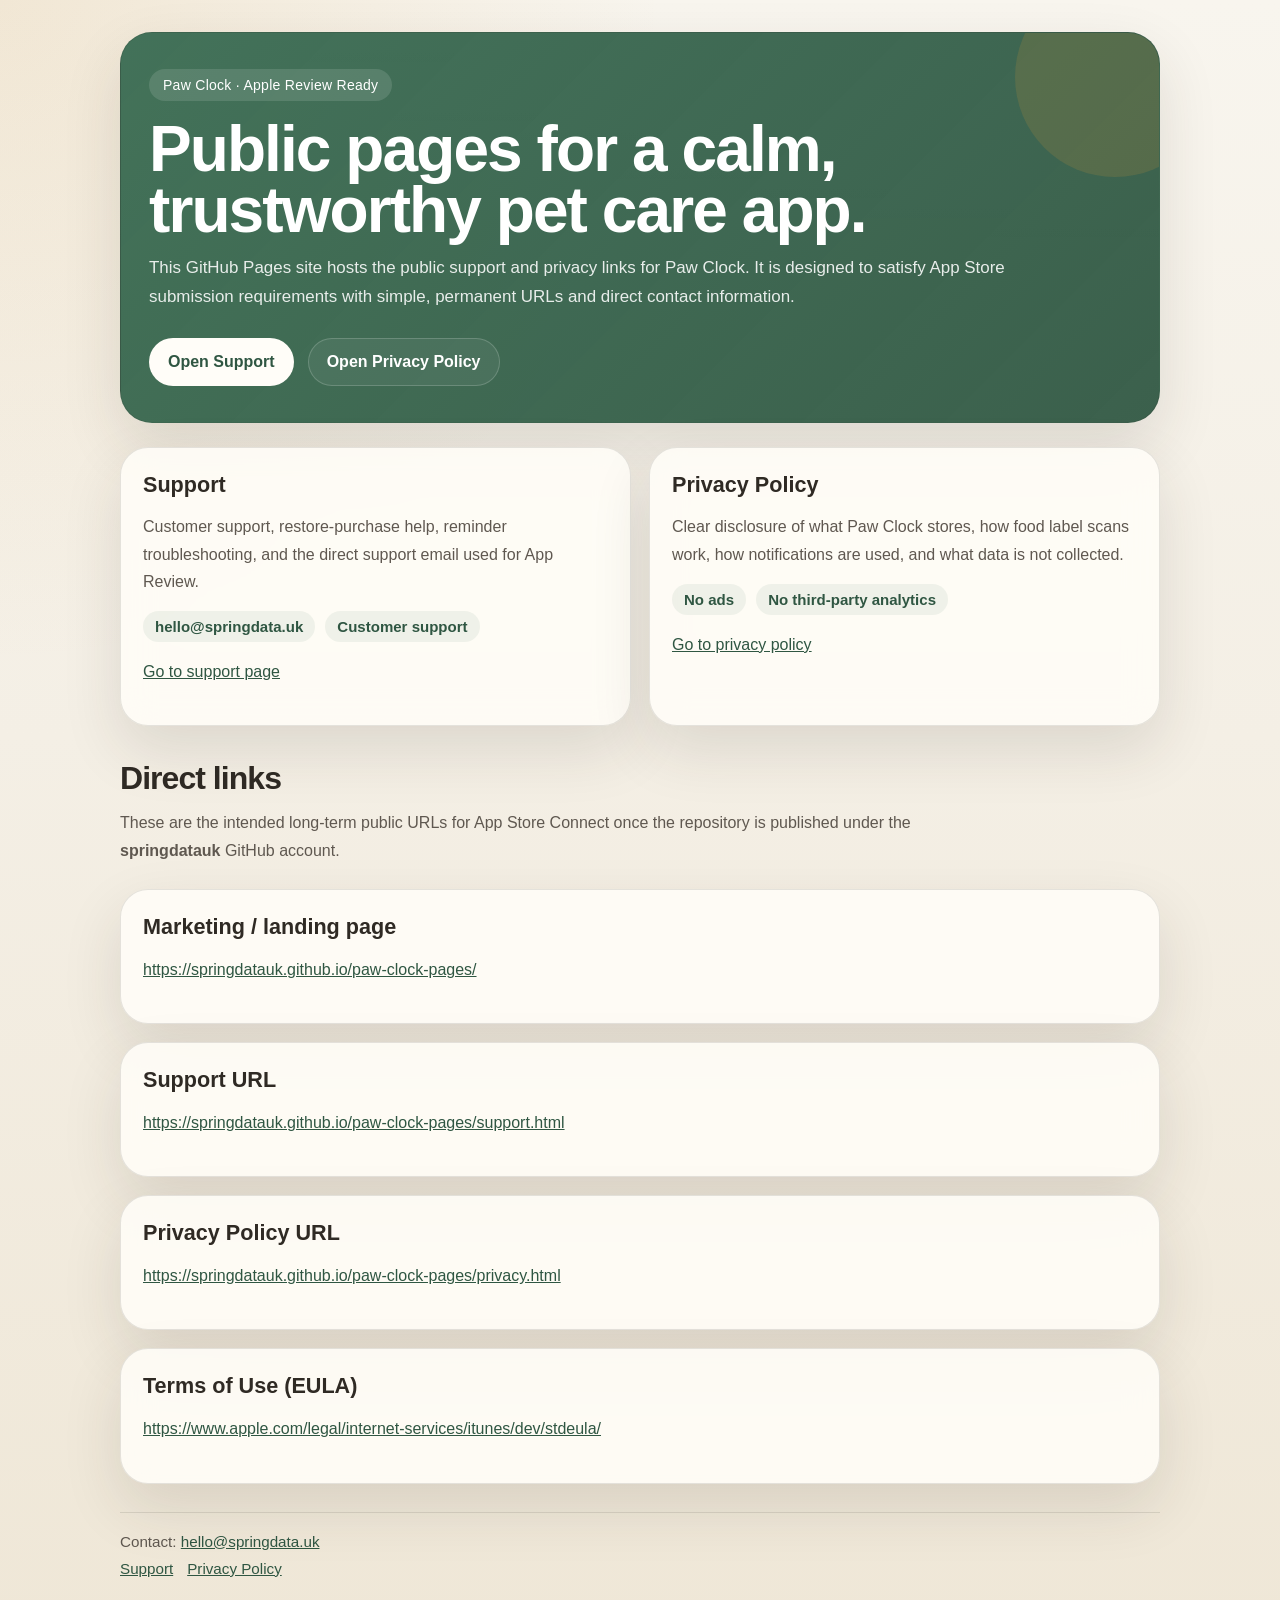
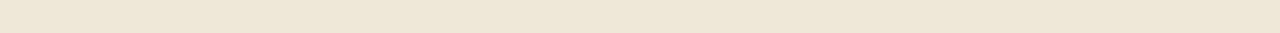
==== index.html @ 5532ee1e "Create Paw Clock public review pages" ====
<!doctype html>
<html lang="en">
<head>
  <meta charset="utf-8">
  <meta name="viewport" content="width=device-width, initial-scale=1">
  <title>Paw Clock Public Pages</title>
  <meta name="description" content="Public support and privacy pages for Paw Clock.">
  <link rel="stylesheet" href="styles.css">
</head>
<body>
  <main class="shell">
    <section class="hero">
      <div class="hero-kicker">Paw Clock · Apple Review Ready</div>
      <h1>Public pages for a calm, trustworthy pet care app.</h1>
      <p>
        This GitHub Pages site hosts the public support and privacy links for Paw Clock.
        It is designed to satisfy App Store submission requirements with simple, permanent URLs
        and direct contact information.
      </p>
      <div class="hero-links">
        <a class="button button-primary" href="support.html">Open Support</a>
        <a class="button button-secondary" href="privacy.html">Open Privacy Policy</a>
      </div>
    </section>

    <section class="grid two-up">
      <article class="card">
        <h2>Support</h2>
        <p>
          Customer support, restore-purchase help, reminder troubleshooting, and the direct support
          email used for App Review.
        </p>
        <div class="meta">
          <span class="pill">hello@springdata.uk</span>
          <span class="pill">Customer support</span>
        </div>
        <p><a href="support.html">Go to support page</a></p>
      </article>

      <article class="card">
        <h2>Privacy Policy</h2>
        <p>
          Clear disclosure of what Paw Clock stores, how food label scans work, how notifications are
          used, and what data is not collected.
        </p>
        <div class="meta">
          <span class="pill">No ads</span>
          <span class="pill">No third-party analytics</span>
        </div>
        <p><a href="privacy.html">Go to privacy policy</a></p>
      </article>
    </section>

    <h2 class="section-title">Direct links</h2>
    <p class="section-copy">
      These are the intended long-term public URLs for App Store Connect once the repository is
      published under the <strong>springdatauk</strong> GitHub account.
    </p>
    <section class="grid">
      <article class="card">
        <h3>Marketing / landing page</h3>
        <p><a href="https://springdatauk.github.io/paw-clock-pages/">https://springdatauk.github.io/paw-clock-pages/</a></p>
      </article>
      <article class="card">
        <h3>Support URL</h3>
        <p><a href="https://springdatauk.github.io/paw-clock-pages/support.html">https://springdatauk.github.io/paw-clock-pages/support.html</a></p>
      </article>
      <article class="card">
        <h3>Privacy Policy URL</h3>
        <p><a href="https://springdatauk.github.io/paw-clock-pages/privacy.html">https://springdatauk.github.io/paw-clock-pages/privacy.html</a></p>
      </article>
      <article class="card">
        <h3>Terms of Use (EULA)</h3>
        <p><a href="https://www.apple.com/legal/internet-services/itunes/dev/stdeula/">https://www.apple.com/legal/internet-services/itunes/dev/stdeula/</a></p>
      </article>
    </section>

    <footer class="footer">
      <div>Contact: <a href="mailto:hello@springdata.uk">hello@springdata.uk</a></div>
      <div class="footer-links">
        <a href="support.html">Support</a>
        <a href="privacy.html">Privacy Policy</a>
      </div>
    </footer>
  </main>
</body>
</html>
---- styles.css ----
:root {
  --cream: #f7f1e6;
  --paper: #fffdf8;
  --moss: #3f6f56;
  --moss-strong: #2f5642;
  --bark: #2f2a24;
  --bark-soft: #5f5850;
  --honey: #c8923b;
  --line: rgba(47, 42, 36, 0.12);
  --shadow: 0 24px 60px rgba(47, 42, 36, 0.12);
}

* {
  box-sizing: border-box;
}

html {
  scroll-behavior: smooth;
}

body {
  margin: 0;
  font-family: "Avenir Next", "SF Pro Display", "Segoe UI", sans-serif;
  color: var(--bark);
  background:
    radial-gradient(circle at top left, rgba(200, 146, 59, 0.14), transparent 32%),
    linear-gradient(180deg, #f8f5ee 0%, #f4efe5 45%, #efe7d7 100%);
}

a {
  color: var(--moss-strong);
}

.shell {
  width: min(100%, 1080px);
  margin: 0 auto;
  padding: 32px 20px 56px;
}

.hero {
  position: relative;
  overflow: hidden;
  border: 1px solid var(--line);
  border-radius: 32px;
  background:
    linear-gradient(135deg, rgba(63, 111, 86, 0.98), rgba(47, 86, 66, 0.94)),
    linear-gradient(180deg, rgba(255, 255, 255, 0.08), transparent);
  color: white;
  box-shadow: var(--shadow);
  padding: 36px 28px;
}

.hero::after {
  content: "";
  position: absolute;
  right: -56px;
  top: -56px;
  width: 200px;
  height: 200px;
  border-radius: 999px;
  background: rgba(200, 146, 59, 0.18);
}

.hero-kicker {
  display: inline-flex;
  align-items: center;
  gap: 10px;
  padding: 8px 14px;
  border-radius: 999px;
  background: rgba(255, 255, 255, 0.12);
  font-size: 14px;
  letter-spacing: 0.02em;
}

.hero h1 {
  margin: 18px 0 12px;
  font-size: clamp(2.5rem, 5vw, 4.5rem);
  line-height: 0.96;
  letter-spacing: -0.03em;
}

.hero p {
  max-width: 56rem;
  margin: 0;
  font-size: 1.06rem;
  line-height: 1.7;
  color: rgba(255, 255, 255, 0.88);
}

.hero-links {
  display: flex;
  flex-wrap: wrap;
  gap: 14px;
  margin-top: 26px;
}

.button {
  display: inline-flex;
  align-items: center;
  justify-content: center;
  gap: 10px;
  min-height: 48px;
  padding: 12px 18px;
  border: 1px solid transparent;
  border-radius: 999px;
  text-decoration: none;
  font-weight: 700;
}

.button-primary {
  background: var(--paper);
  color: var(--moss-strong);
}

.button-secondary {
  border-color: rgba(255, 255, 255, 0.18);
  background: rgba(255, 255, 255, 0.06);
  color: white;
}

.grid {
  display: grid;
  gap: 18px;
  margin-top: 24px;
}

.grid.two-up {
  grid-template-columns: repeat(2, minmax(0, 1fr));
}

.card {
  border: 1px solid var(--line);
  border-radius: 28px;
  background: rgba(255, 253, 248, 0.88);
  box-shadow: var(--shadow);
  padding: 24px 22px;
  backdrop-filter: blur(16px);
}

.card h2,
.card h3 {
  margin: 0 0 12px;
  font-size: 1.35rem;
  line-height: 1.2;
}

.card p,
.card li {
  color: var(--bark-soft);
  line-height: 1.7;
}

.meta {
  display: flex;
  flex-wrap: wrap;
  gap: 10px;
  margin-top: 10px;
}

.pill {
  display: inline-flex;
  align-items: center;
  padding: 7px 12px;
  border-radius: 999px;
  background: rgba(63, 111, 86, 0.08);
  color: var(--moss-strong);
  font-weight: 600;
  font-size: 0.94rem;
}

.section-title {
  margin: 34px 0 12px;
  font-size: 2rem;
  letter-spacing: -0.03em;
}

.section-copy {
  margin: 0;
  max-width: 54rem;
  color: var(--bark-soft);
  line-height: 1.75;
}

.faq {
  display: grid;
  gap: 16px;
}

.faq-item {
  border-top: 1px solid var(--line);
  padding-top: 16px;
}

.faq-item:first-child {
  border-top: 0;
  padding-top: 0;
}

.faq-item h3 {
  margin-bottom: 6px;
}

.legal {
  margin-top: 22px;
  padding: 18px 20px;
  border-radius: 22px;
  background: rgba(200, 146, 59, 0.1);
  border: 1px solid rgba(200, 146, 59, 0.18);
}

.footer {
  margin-top: 28px;
  padding-top: 20px;
  border-top: 1px solid var(--line);
  color: var(--bark-soft);
  font-size: 0.95rem;
}

.footer-links {
  display: flex;
  flex-wrap: wrap;
  gap: 14px;
  margin-top: 10px;
}

.page-nav {
  display: flex;
  flex-wrap: wrap;
  gap: 12px;
  margin-bottom: 20px;
}

.page-nav a {
  text-decoration: none;
  font-weight: 700;
}

.article {
  border: 1px solid var(--line);
  border-radius: 32px;
  background: rgba(255, 253, 248, 0.92);
  box-shadow: var(--shadow);
  padding: 28px 24px 30px;
}

.article h1 {
  margin: 0 0 10px;
  font-size: clamp(2rem, 4vw, 3.4rem);
  line-height: 1;
  letter-spacing: -0.03em;
}

.article h2 {
  margin-top: 30px;
  margin-bottom: 12px;
  font-size: 1.4rem;
}

.article p,
.article li {
  line-height: 1.75;
  color: var(--bark-soft);
}

.article ul {
  padding-left: 20px;
}

.article strong {
  color: var(--bark);
}

@media (max-width: 760px) {
  .shell {
    padding: 20px 16px 44px;
  }

  .hero,
  .article,
  .card {
    border-radius: 24px;
  }

  .grid.two-up {
    grid-template-columns: 1fr;
  }

  .hero {
    padding: 28px 20px;
  }
}
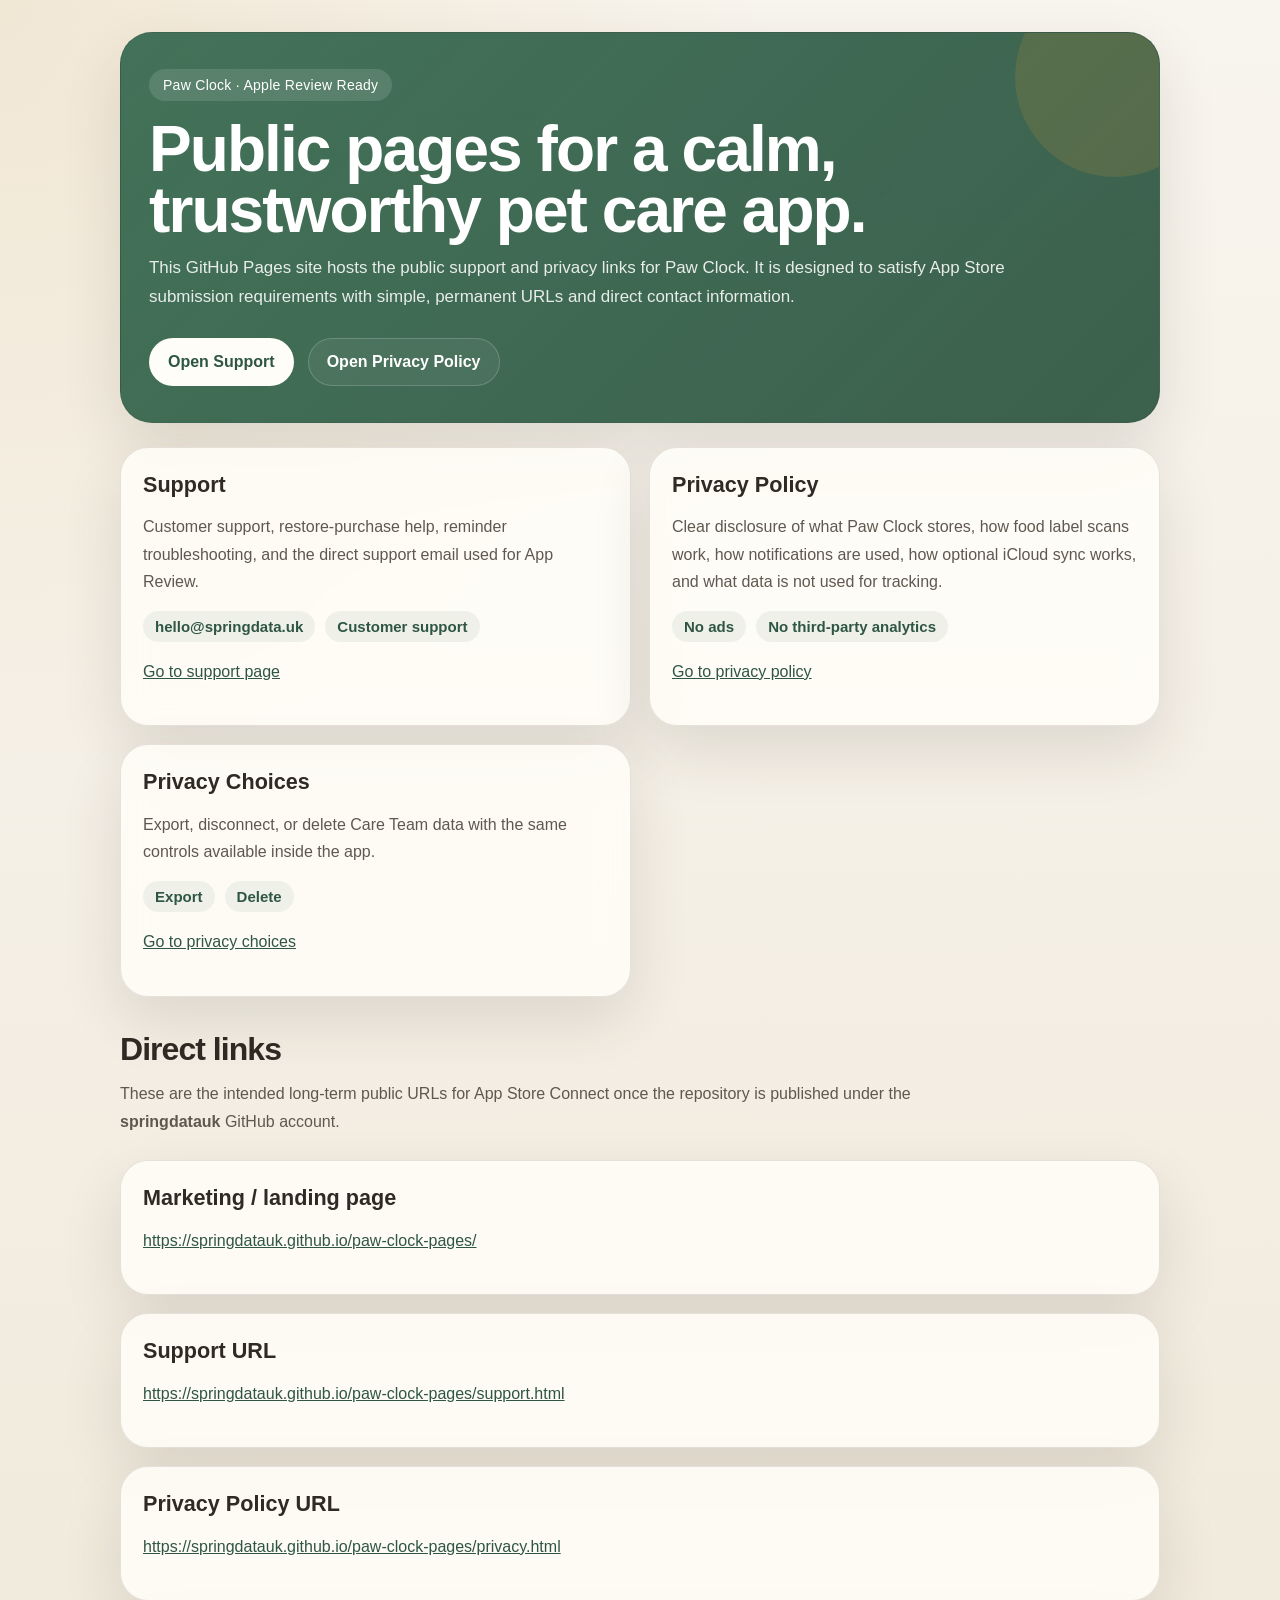
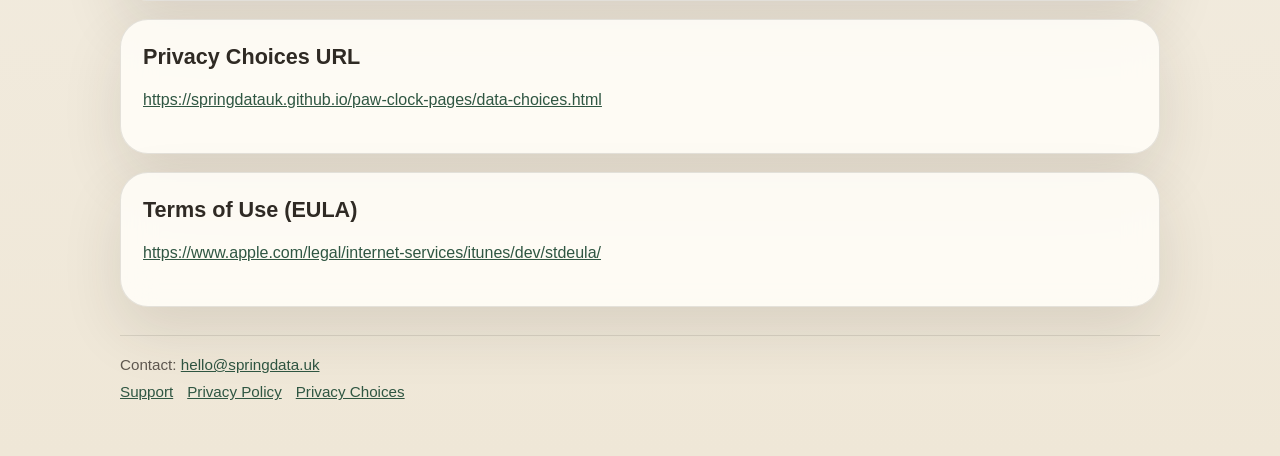
==== commit 52046cb5: "Update privacy pages for iCloud sync" ====
--- a/index.html
+++ b/index.html
@@ -41,13 +41,26 @@
         <h2>Privacy Policy</h2>
         <p>
           Clear disclosure of what Paw Clock stores, how food label scans work, how notifications are
-          used, and what data is not collected.
+          used, how optional iCloud sync works, and what data is not used for tracking.
         </p>
         <div class="meta">
           <span class="pill">No ads</span>
           <span class="pill">No third-party analytics</span>
         </div>
         <p><a href="privacy.html">Go to privacy policy</a></p>
+      </article>
+
+      <article class="card">
+        <h2>Privacy Choices</h2>
+        <p>
+          Export, disconnect, or delete Care Team data with the same controls available inside the
+          app.
+        </p>
+        <div class="meta">
+          <span class="pill">Export</span>
+          <span class="pill">Delete</span>
+        </div>
+        <p><a href="data-choices.html">Go to privacy choices</a></p>
       </article>
     </section>
 
@@ -70,6 +83,10 @@
         <p><a href="https://springdatauk.github.io/paw-clock-pages/privacy.html">https://springdatauk.github.io/paw-clock-pages/privacy.html</a></p>
       </article>
       <article class="card">
+        <h3>Privacy Choices URL</h3>
+        <p><a href="https://springdatauk.github.io/paw-clock-pages/data-choices.html">https://springdatauk.github.io/paw-clock-pages/data-choices.html</a></p>
+      </article>
+      <article class="card">
         <h3>Terms of Use (EULA)</h3>
         <p><a href="https://www.apple.com/legal/internet-services/itunes/dev/stdeula/">https://www.apple.com/legal/internet-services/itunes/dev/stdeula/</a></p>
       </article>
@@ -80,6 +97,7 @@
       <div class="footer-links">
         <a href="support.html">Support</a>
         <a href="privacy.html">Privacy Policy</a>
+        <a href="data-choices.html">Privacy Choices</a>
       </div>
     </footer>
   </main>
